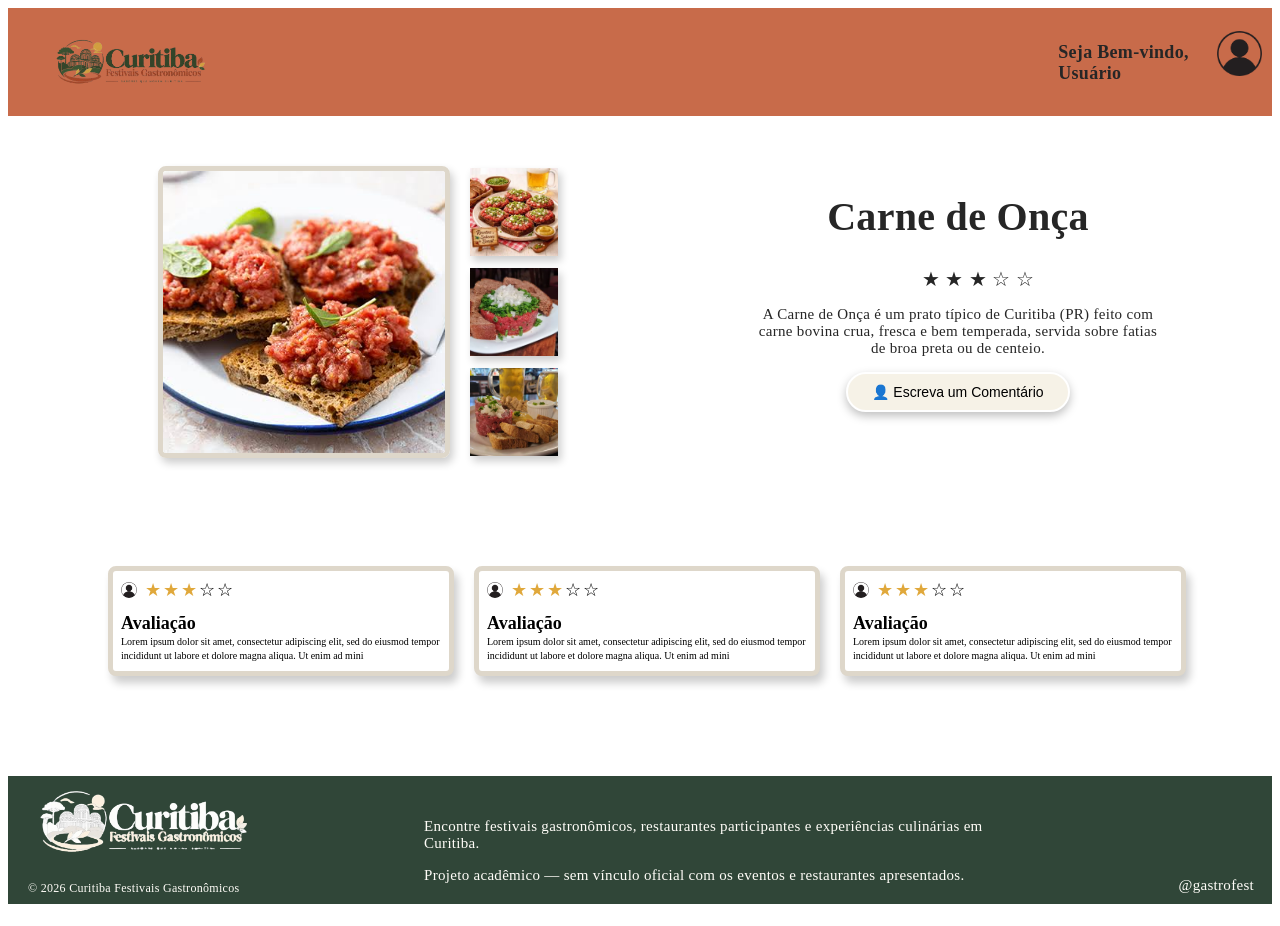
==== pages/pratos.html @ fa81ed1d "Feat: fiz as paginas do prato e restaurante." ====
<!DOCTYPE html>
<html lang="pt-br">
<head>
    <meta charset="UTF-8">
    <meta name="viewport" content="width=device-width, initial-scale=1.0">
    <title></title>
    <link rel="stylesheet" href="../css/components/header/header.css"> 
    <link rel="stylesheet" href="../css/components/footer/footer.css">
    <link rel="stylesheet" href="../css/pages/pratos.css">
    <link rel="stylesheet" href="../css/variables.css"> 
    <link rel="stylesheet" href="../css/components/media-gallery/media-gallery.css">
    <link rel="stylesheet" href="../css/components/rating/rating.css">
</head>
<body>

    <div class="header">
        <div>

            <div class="logo-h">
                <img src="../assets/logo.jpeg" alt="logo">
            </div>

        </div>

        <div class="direita-h">

            <div class="texto-h">
                <h1>Seja Bem-vindo, Usuário</h1>
            </div>

            <div class="perfil-h">
                <img src="../assets/icone.png" alt="icone">
            </div>

        </div>
    </div>
        
    <div class="body">

       <div class="primeira-parte">
            <div class="esquerda-b">

                <div class="media-gallery">

                    <input type="radio" name="galeria" id="foto1" class="opcao1" checked>
                    <input type="radio" name="galeria" id="foto2" class="opcao2">
                    <input type="radio" name="galeria" id="foto3" class="opcao3">
                
                    <!-- imagens de exemplo -->
                    <div class="foto-principal">
                        <img class="imagem1" src="../assets/carne de onça.jpg" alt="Prato carne de onça">
                        <img class="imagem2" src="../assets/carne de onça.jpg" alt="Prato carne de onça">
                        <img class="imagem3" src="../assets/carne de onça.jpg" alt="Prato carne de onça">
                    </div>

                    <!-- mini quadradinhos que ficam na lateral com previe das outras fotos -->
                    <div class="miniaturas">
                        <label for="foto1">
                            <img src="../assets/carne de onça 2.jpg" alt="Ver foto da Prato carne de onça">
                        </label>
                        <label for="foto2">
                            <img src="../assets/carne de onça 3.jpg" alt="Ver foto da Prato carne de onça">
                        </label>
                        <label for="foto3">
                            <img src="../assets/carne de onça 4.jpg" alt="Ver foto do Prato carne de onça">
                        </label>

                    </div>

                </div>
            </div>
            
            <div class="direita-b">

                <h1>Carne de Onça</h1>
                <div class="review-stars1">
                        <span class="star filled">★</span>
                        <span class="star filled">★</span>
                        <span class="star filled">★</span>
                        <span class="star">☆</span>
                        <span class="star">☆</span>
                </div>
                <div class="inf-b">
                    <p>A Carne de Onça é um prato típico de Curitiba (PR) feito com carne bovina crua, fresca e bem temperada, servida sobre fatias de broa preta ou de centeio.</p>
                    <button class="btn-comentario">👤 Escreva um Comentário</button>
                </div>
            </div>
       </div>
       <div class="reviews">
        <!-- Reviewer 01 -->
            <article class="review-card">
                <div class="review-header">
                    <img class="review-user-icon" src="../assets/icone.png" alt="profile user photo">

                    <div class="review-stars">
                        <span class="star filled">★</span>
                        <span class="star filled">★</span>
                        <span class="star filled">★</span>
                        <span class="star">☆</span>
                        <span class="star">☆</span>
                    </div>
                </div>

                <div class="review-content">
                    <h3>Avaliação</h3>
                    <p>
                        Lorem ipsum dolor sit amet, consectetur
                        adipiscing elit, sed do eiusmod tempor
                        incididunt ut labore et dolore magna aliqua.
                        Ut enim ad mini
                    </p>
                </div>
            </article>

            <!-- Reviewer 02 -->
            <article class="review-card">
                <div class="review-header">
                    <img class="review-user-icon" src="../assets/icone.png" alt="profile user photo">

                    <div class="review-stars">
                        <span class="star filled">★</span>
                        <span class="star filled">★</span>
                        <span class="star filled">★</span>
                        <span class="star">☆</span>
                        <span class="star">☆</span>
                    </div>
                </div>

                <div class="review-content">
                    <h3>Avaliação</h3>
                    <p>
                        Lorem ipsum dolor sit amet, consectetur
                        adipiscing elit, sed do eiusmod tempor
                        incididunt ut labore et dolore magna aliqua.
                        Ut enim ad mini
                    </p>
                </div>
            </article>

            <!-- Reviewer 03 -->
            <article class="review-card">
                <div class="review-header">
                    <img class="review-user-icon" src="../assets/icone.png" alt="profile user photo">

                    <div class="review-stars">
                        <span class="star filled">★</span>
                        <span class="star filled">★</span>
                        <span class="star filled">★</span>
                        <span class="star">☆</span>
                        <span class="star">☆</span>
                    </div>
                </div>

                <div class="review-content">
                    <h3>Avaliação</h3>
                    <p>
                        Lorem ipsum dolor sit amet, consectetur
                        adipiscing elit, sed do eiusmod tempor
                        incididunt ut labore et dolore magna aliqua.
                        Ut enim ad mini
                    </p>
                </div>
            </article>
    </div>

    
      

    <footer class="footer">

        <div class="esquerda-f">

            <div class="logo-f">
                <img src="../assets/logo branca.jpeg" alt="logo">
            </div>
               
            <div class="texto1-f">
                <p>© 2026 Curitiba Festivais Gastronômicos</p>
            </div>

        </div>

        <div class="meio-f">
            <p>Encontre festivais gastronômicos, restaurantes participantes e experiências culinárias em Curitiba.</p>
            <p>Projeto acadêmico — sem vínculo oficial com os eventos e restaurantes apresentados.</p>
        </div>

        <div class="direita-f">
            <p>@gastrofest</p>
        </div>

    </footer>
</body>
</html>
---- css/components/header/header.css ----
.header {
    display: flex;
    background-color: var(--color-terracotta);
    align-items: center;
    gap: 840px;
    padding: 20px 18px 18px 20px;
    height: 70px;
}

.logo-h img {
    width: 178;
    height: 90px;
    margin: 0 0 0 10px;
}

.texto-h  {
    color: var(--color-text);
    font-size: 9px;
    letter-spacing: 0.3px;
    gap: 20px;
}

.perfil-h img {
    margin-top: 2%;
    margin-left: 18%;
    width: 45px;
    height: 45px;
}
.direita-h {
    display: flex;
}
---- css/components/footer/footer.css ----
.footer {
    display: flex;
    background-color: var(--color-primary-dark);
    align-items: center;
    gap: 170px;
    padding: 40px 18px 18px 20px;
    height: 70px;
}

.logo-f img {
    width: 178;
    height: 90px;
    margin: 0 0 0 0;
}

.texto1-f {
    color: var(--color-surface);
    font-size: 12px;
    letter-spacing: 0.3px;
    margin: 0 0 30px 0;
}

.meio-f {
    color: var(--color-surface);
    font-size: 15px;
    letter-spacing: 0.3px;
    margin: 0 0 0 0;
}
.direita-f {
    color: var(--color-surface);
    font-size: 15px;
    letter-spacing: 0.3px;
    margin: 70px 0 0 0;
}
---- css/pages/pratos.css ----
.primeira-parte {
    display: flex;
    flex-wrap: wrap;
    gap: 200px;
    margin: 50px 0 50px 150px;
    min-height: 300px;
}

.direita-b {
    color: var(--color-text);
    font-size: 20px;
    letter-spacing: 0.3px;
    width: 400px;
    margin: 0 100px 0 0;
    text-align: center;
}

.review-stars1 {
    margin: 20px 0 0 40px;
}

.inf-b {
    color: var(--color-text);
    font-size: 15px;
    letter-spacing: 0.3px;
}

.btn-comentario {
    padding: 10px 24px;
    background: #f6f2e7;
    border: 2px solid #fff;
    border-radius: 999px;
    box-shadow: 0 4px 10px rgba(0, 0, 0, 0.25);
    font-size: 14px;
    cursor: pointer;
}
---- css/variables.css ----
:root {
  --color-primary: #3F5A45;
  --color-primary-dark: #304638;
  --color-terracotta: #C86B4A;
  --color-terracotta-dark: #A95338;
  --color-accent: #E0A83B;
  --color-background: #F7F2E8;
  --color-surface: #FFFDF8;
  --color-text: #262626;
  --color-text-secondary: #6E6A63;
  --color-border: #DED7CA;

  --font-heading: "Playfair Display", Georgia, serif;
  --font-body: "Inter", Arial, sans-serif;

  --radius-sm: 8px;
  --radius-md: 14px;
  --shadow-card: 0 8px 18px rgba(38, 38, 38, 0.12);

  --container: 1120px;
}
---- css/components/media-gallery/media-gallery.css ----
/* container geral da galeria, deixa a foto principal e as miniaturas lado a lado */
.media-gallery {
    display: flex;
    align-items: center;
    gap: 20px;
    width: 100%;
    max-width: 400px;
    position: relative;
}

/* esconde os radio buttons, eles só são usados pra controlar qual imagem está selecionada */
.media-gallery input {
    position: absolute;
    opacity: 0;
    width: 1px;
    height: 1px;
}

/* area da foto principal, ocupa o espaço que sobra dentro da galeria */
.media-gallery .foto-principal {
    flex: 1;
    min-width: 0;
}

/* configura as imagens principais, deixa todas escondidas até uma opção ser selecionada */
.media-gallery .foto-principal img {
    display: none;
    box-sizing: border-box;
    width: 100%;
    aspect-ratio: 1;
    object-fit: cover;
    border: 5px solid #ded7ca;
    border-radius: 8px;
    box-shadow: 3px 5px 8px #00000033;
}

/* organiza as miniaturas em uma coluna ao lado da foto principal */
.media-gallery .miniaturas {
    display: flex;
    flex-direction: column;
    gap: 12px;
    width: 22%;
}

/* deixa as miniaturas quadradas e ajusta a imagem sem distorcer usando object-fit */
.media-gallery .miniaturas img {
    display: block;
    width: 100%;
    aspect-ratio: 1;
    object-fit: cover;
    cursor: pointer;
    box-shadow: 3px 5px 8px #00000033;
}

/* quando passa o mouse em uma miniatura, mostra uma borda pra indicar que ela é clicável */
.media-gallery .miniaturas img:hover {
    outline: 2px solid #3f5a45;
}

/* mostra um contorno quando a galeria é acessada pelo teclado, usando o focus-visible */
.media-gallery input:focus-visible ~ .miniaturas {
    outline: 2px solid #3f5a45;
    outline-offset: 4px;
}

/* :checked identifica o radio selecionado e o ~ procura a foto-principal que vem depois dele */
.media-gallery .opcao1:checked ~ .foto-principal .imagem1,
.media-gallery .opcao2:checked ~ .foto-principal .imagem2,
.media-gallery .opcao3:checked ~ .foto-principal .imagem3 {
    display: block;
}
---- css/components/rating/rating.css ----
.review-card {
    flex: 1;
    min-width: 220px;
    max-width: 320px;
    padding: 8px;

    background-color: white;
    border-radius: var(--radius-sm);
    border: 5px solid var(--color-border);
    box-shadow: 4px 7px 8px #00000033;
}

.reviews {
    display: flex;
    gap: 20px;
    margin: 100px 0 100px 100px;
}

.review-header {
    display: flex;
    align-items: center;
    gap: 8px;
}

.review-user-icon {
    width: 16px;
    height: 16px;
    object-fit: cover;
    border-radius: 50%;
}

.review-stars {
    display: flex;
    gap: 2px;
    font-size: 18px;
}

.review-stars .filled{
    color: var(--color-accent);
}

.review-content {
    margin-top: 12px;
}

.review-content h3 {
    margin: 0;
    font-size: 18px;
    font-weight: 600;
    line-height: 1.2;
}

.review-content p {
    margin: 0;

    font-size: 10px;
    line-height: 1.4;
}
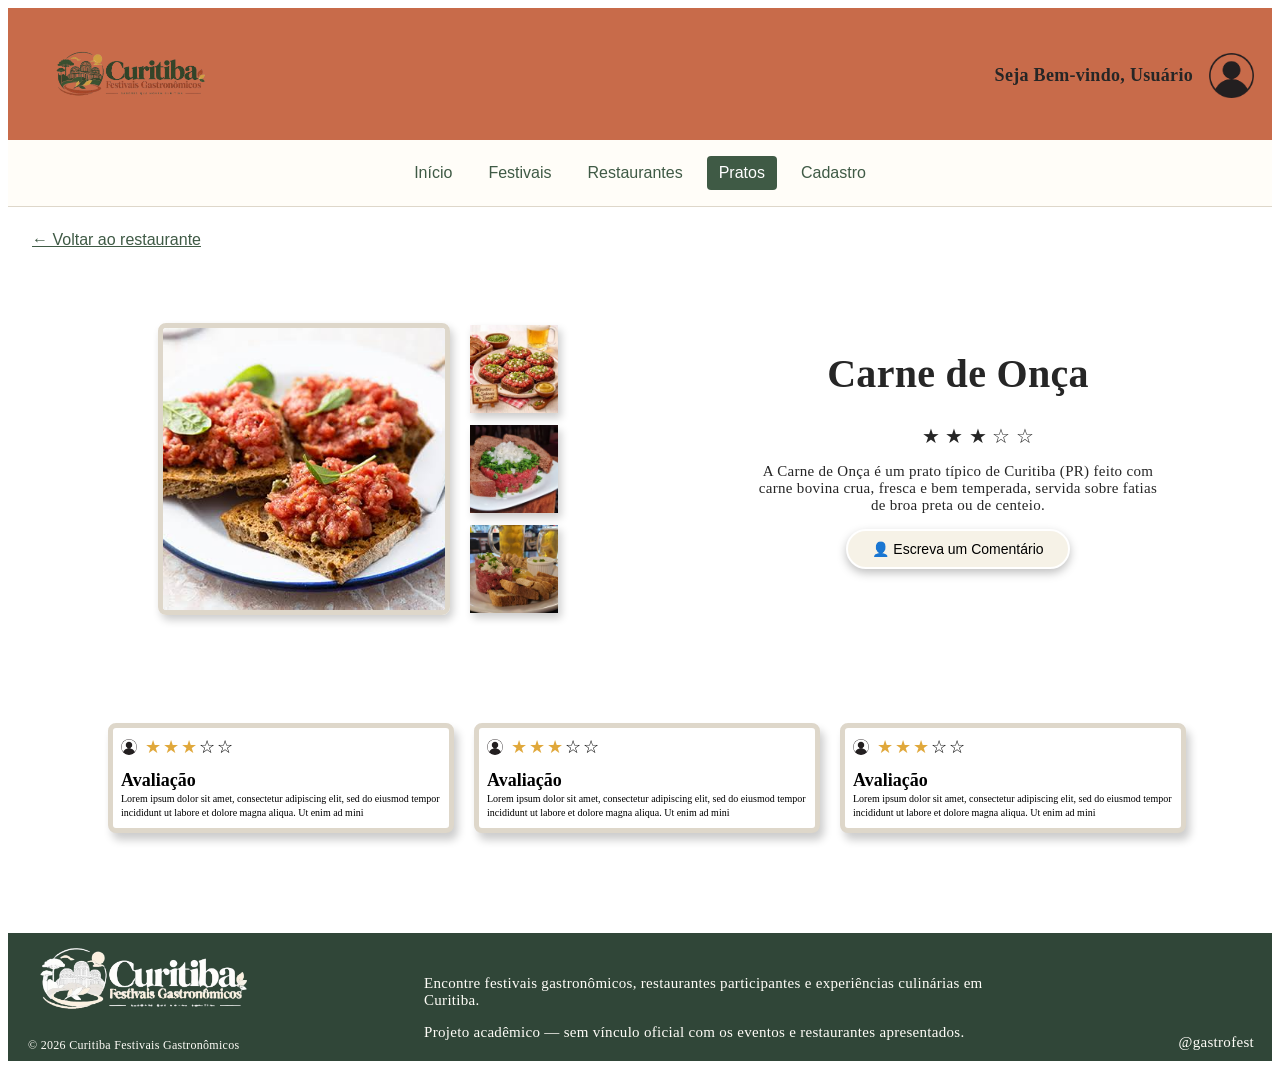
==== commit 4e84f954: "feat: pages navigation" ====
--- a/pages/pratos.html
+++ b/pages/pratos.html
@@ -3,7 +3,7 @@
 <head>
     <meta charset="UTF-8">
     <meta name="viewport" content="width=device-width, initial-scale=1.0">
-    <title></title>
+    <title>Pratos | GastroFest</title>
     <link rel="stylesheet" href="../css/components/header/header.css"> 
     <link rel="stylesheet" href="../css/components/footer/footer.css">
     <link rel="stylesheet" href="../css/pages/pratos.css">
@@ -13,31 +13,33 @@
 </head>
 <body>
 
-    <div class="header">
-        <div>
-
-            <div class="logo-h">
-                <img src="../assets/logo.jpeg" alt="logo">
-            </div>
-
-        </div>
+    <header class="header">
+        <a class="logo-h" href="principal.html" aria-label="GastroFest — página inicial">
+            <img src="../assets/logo.jpeg" alt="GastroFest">
+        </a>
 
         <div class="direita-h">
-
             <div class="texto-h">
                 <h1>Seja Bem-vindo, Usuário</h1>
             </div>
+            <a class="perfil-h" href="registration.html" aria-label="Abrir cadastro">
+                <img src="../assets/icone.png" alt="">
+            </a>
+        </div>
+    </header>
 
-            <div class="perfil-h">
-                <img src="../assets/icone.png" alt="icone">
-            </div>
+    <nav class="menu" aria-label="Navegação principal">
+        <a href="principal.html">Início</a>
+        <a href="festival.html">Festivais</a>
+        <a href="restaurante.html">Restaurantes</a>
+        <a href="pratos.html" aria-current="page">Pratos</a>
+        <a href="registration.html">Cadastro</a>
+    </nav>
 
-        </div>
-    </div>
-        
-    <div class="body">
+    <main class="body">
+        <a class="back-link" href="restaurante.html">← Voltar ao restaurante</a>
 
-       <div class="primeira-parte">
+       <header class="primeira-parte">
             <div class="esquerda-b">
 
                 <div class="media-gallery">
@@ -85,7 +87,7 @@
                     <button class="btn-comentario">👤 Escreva um Comentário</button>
                 </div>
             </div>
-       </div>
+       </header>
        <div class="reviews">
         <!-- Reviewer 01 -->
             <article class="review-card">
@@ -166,13 +168,15 @@
     
       
 
+    </main>
+
     <footer class="footer">
 
         <div class="esquerda-f">
 
-            <div class="logo-f">
+            <a class="logo-f" href="principal.html" aria-label="Voltar ao início">
                 <img src="../assets/logo branca.jpeg" alt="logo">
-            </div>
+            </a>
                
             <div class="texto1-f">
                 <p>© 2026 Curitiba Festivais Gastronômicos</p>
--- a/css/components/header/header.css
+++ b/css/components/header/header.css
@@ -2,13 +2,15 @@
     display: flex;
     background-color: var(--color-terracotta);
     align-items: center;
-    gap: 840px;
+    justify-content: space-between;
+    flex-wrap: wrap;
+    gap: 20px;
     padding: 20px 18px 18px 20px;
-    height: 70px;
+    min-height: 70px;
 }
 
 .logo-h img {
-    width: 178;
+    width: auto;
     height: 90px;
     margin: 0 0 0 10px;
 }
@@ -21,11 +23,49 @@
 }
 
 .perfil-h img {
-    margin-top: 2%;
-    margin-left: 18%;
+    display: block;
     width: 45px;
     height: 45px;
 }
 .direita-h {
     display: flex;
-}+    align-items: center;
+    gap: 16px;
+}
+/* Menu usado em todas as páginas. */
+.menu {
+    display: flex;
+    flex-wrap: wrap;
+    justify-content: center;
+    gap: 12px;
+    padding: 16px;
+    background-color: var(--color-surface);
+    border-bottom: 1px solid var(--color-border);
+    font-family: var(--font-body);
+}
+
+.menu a {
+    padding: 8px 12px;
+    color: var(--color-primary);
+    text-decoration: none;
+    border-radius: 4px;
+}
+
+.menu a:hover,
+.menu a[aria-current="page"] {
+    background-color: var(--color-primary);
+    color: white;
+}
+
+.menu a:focus-visible,
+.header a:focus-visible {
+    outline: 2px solid var(--color-primary-dark);
+    outline-offset: 3px;
+}
+
+.back-link {
+    display: inline-block;
+    margin: 24px;
+    color: var(--color-primary);
+    font-family: var(--font-body);
+}
